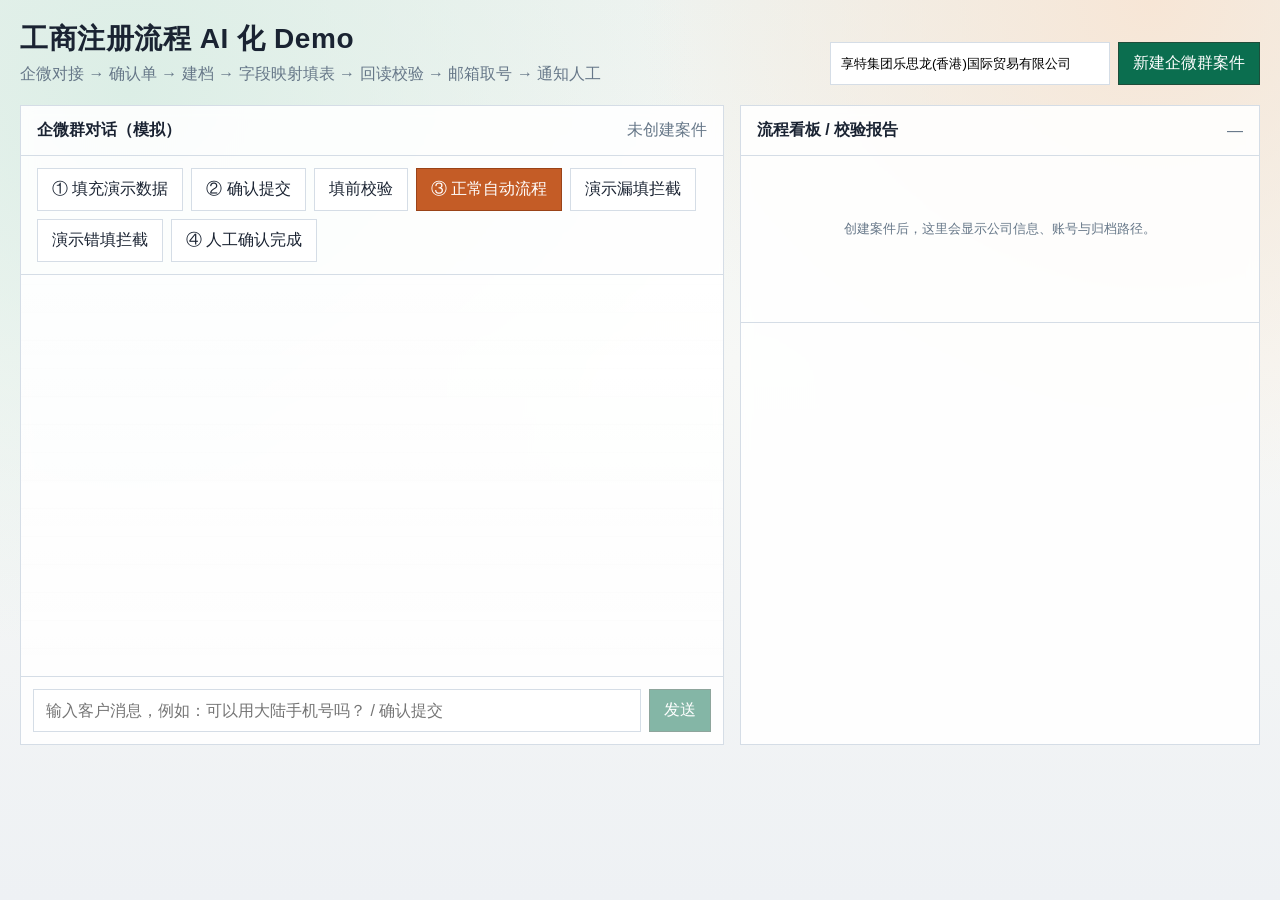
==== static/index.html @ a87aa97b "Add Hong Kong company registration automation demo. Include WeCom simulation, field-mapped Playwrigh" ====
<!DOCTYPE html>
<html lang="zh-CN">
<head>
  <meta charset="UTF-8" />
  <meta name="viewport" content="width=device-width, initial-scale=1" />
  <title>工商注册流程 AI 化 Demo</title>
  <link rel="stylesheet" href="/static/mock.css" />
</head>
<body>
  <div class="app">
    <div class="topbar">
      <div>
        <h1>工商注册流程 AI 化 Demo</h1>
        <p class="muted" style="margin:6px 0 0">企微对接 → 确认单 → 建档 → 字段映射填表 → 回读校验 → 邮箱取号 → 通知人工</p>
      </div>
      <div style="display:flex;gap:8px;flex-wrap:wrap">
        <input id="company_cn" value="享特集团乐思龙(香港)国际贸易有限公司" style="min-width:280px;padding:10px;border:1px solid #d5dde6" />
        <button id="btn_create">新建企微群案件</button>
      </div>
    </div>

    <section class="panel">
      <div class="panel-hd">
        <h2 id="chat_title">企微群对话（模拟）</h2>
        <span class="muted" id="case_badge">未创建案件</span>
      </div>
      <div class="actions" id="action_bar" hidden>
        <button class="secondary" id="btn_demo_fill">① 填充演示数据</button>
        <button class="secondary" id="btn_confirm">② 确认提交</button>
        <button class="secondary" id="btn_precheck">填前校验</button>
        <button class="warn" id="btn_pipeline">③ 正常自动流程</button>
        <button class="secondary" id="btn_skip">演示漏填拦截</button>
        <button class="secondary" id="btn_wrong">演示错填拦截</button>
        <button class="secondary" id="btn_finish">④ 人工确认完成</button>
      </div>
      <div class="chat" id="chat"></div>
      <div class="composer">
        <input id="chat_input" placeholder="输入客户消息，例如：可以用大陆手机号吗？ / 确认提交" disabled />
        <button id="btn_send" disabled>发送</button>
      </div>
    </section>

    <section class="panel">
      <div class="panel-hd">
        <h2>流程看板 / 校验报告</h2>
        <span class="muted" id="status_label">—</span>
      </div>
      <ul class="pipeline" id="pipeline"></ul>
      <div class="info" id="info">
        <div class="empty">创建案件后，这里会显示公司信息、账号与归档路径。</div>
      </div>
      <div id="validation_box"></div>
      <div class="fieldmap" id="fieldmap"></div>
      <div class="shots" id="shots"></div>
      <div class="logs" id="logs"></div>
    </section>
  </div>
  <script src="/static/app.js"></script>
</body>
</html>
---- static/mock.css ----
:root {
  --ink: #1a2332;
  --paper: #f3f6f4;
  --card: #ffffff;
  --line: #d5dde6;
  --accent: #0b6e4f;
  --accent-2: #c45c26;
  --muted: #667788;
  --bot: #e8f3ee;
  --client: #fff4e8;
}

* { box-sizing: border-box; }
body {
  margin: 0;
  font-family: "Segoe UI", "PingFang SC", "Microsoft YaHei", sans-serif;
  color: var(--ink);
  background:
    radial-gradient(circle at 10% 10%, #dceee6 0, transparent 40%),
    radial-gradient(circle at 90% 0%, #f7e6d6 0, transparent 35%),
    linear-gradient(180deg, #eef3f0, #f7f8f6 40%, #eef1f4);
  min-height: 100vh;
}

.gov {
  background: #eef2f5;
  min-height: 100vh;
  padding: 24px;
}
.gov-header {
  max-width: 820px;
  margin: 0 auto 16px;
}
.gov-brand {
  color: #005eb8;
  font-weight: 700;
  letter-spacing: 0.02em;
}
.gov-card {
  max-width: 820px;
  margin: 0 auto;
  background: #fff;
  border: 1px solid #c9d3dc;
  padding: 24px;
}
.gov label {
  display: block;
  margin: 10px 0;
  font-size: 14px;
}
.gov input, .gov select {
  display: block;
  width: 100%;
  margin-top: 4px;
  padding: 8px 10px;
  border: 1px solid #9aa8b5;
}
.gov button {
  margin-top: 14px;
  background: #005eb8;
  color: #fff;
  border: 0;
  padding: 10px 16px;
  cursor: pointer;
}
.gov .ok {
  margin-top: 16px;
  padding: 12px;
  background: #e7f6ea;
  border: 1px solid #8fc99b;
  color: #1f6b34;
}
.gov .err {
  margin-top: 16px;
  padding: 12px;
  background: #fdecea;
  border: 1px solid #e2a8a2;
  color: #8a1f14;
}
.muted { color: var(--muted); }

.app {
  max-width: 1280px;
  margin: 0 auto;
  padding: 20px;
  display: grid;
  grid-template-columns: 1.15fr 0.85fr;
  gap: 16px;
}
@media (max-width: 980px) {
  .app { grid-template-columns: 1fr; }
}

.topbar {
  grid-column: 1 / -1;
  display: flex;
  justify-content: space-between;
  align-items: end;
  gap: 12px;
  margin-bottom: 4px;
}
.topbar h1 {
  margin: 0;
  font-size: 28px;
  letter-spacing: 0.02em;
}
.panel {
  background: rgba(255,255,255,0.88);
  border: 1px solid var(--line);
  backdrop-filter: blur(6px);
  min-height: 640px;
  display: flex;
  flex-direction: column;
}
.panel-hd {
  padding: 14px 16px;
  border-bottom: 1px solid var(--line);
  display: flex;
  justify-content: space-between;
  align-items: center;
  gap: 8px;
}
.panel-hd h2 {
  margin: 0;
  font-size: 16px;
}
.chat {
  flex: 1;
  overflow: auto;
  padding: 16px;
  background:
    linear-gradient(180deg, rgba(255,255,255,0.3), transparent),
    repeating-linear-gradient(0deg, transparent, transparent 27px, rgba(0,0,0,0.015) 28px);
}
.bubble {
  max-width: 86%;
  margin: 0 0 12px;
  padding: 10px 12px;
  border: 1px solid var(--line);
  line-height: 1.5;
  font-size: 14px;
  white-space: pre-wrap;
}
.bubble .meta {
  font-size: 12px;
  color: var(--muted);
  margin-bottom: 4px;
}
.bubble.bot { background: var(--bot); }
.bubble.client { background: var(--client); margin-left: auto; }
.bubble.system, .bubble.staff {
  background: #f1f4f8;
  margin: 0 auto 12px;
  text-align: center;
  max-width: 94%;
}
.checklist, .confirm {
  margin-top: 8px;
  padding: 10px;
  background: #fff;
  border: 1px dashed #9bb8aa;
}
.checklist ol { margin: 0; padding-left: 18px; }
.confirm h4 { margin: 0 0 8px; }
.confirm .row { margin: 4px 0; font-size: 13px; }

.composer {
  border-top: 1px solid var(--line);
  padding: 12px;
  display: grid;
  grid-template-columns: 1fr auto;
  gap: 8px;
}
.composer input, .actions input {
  border: 1px solid var(--line);
  padding: 10px 12px;
  font: inherit;
  background: #fff;
}
button, .btn {
  border: 1px solid #1f4d3a;
  background: var(--accent);
  color: #fff;
  padding: 10px 14px;
  font: inherit;
  cursor: pointer;
}
button.secondary, .btn.secondary {
  background: #fff;
  color: var(--ink);
  border-color: var(--line);
}
button.warn {
  background: var(--accent-2);
  border-color: #9a4318;
}
button:disabled { opacity: 0.5; cursor: not-allowed; }

.actions {
  padding: 12px 16px;
  display: flex;
  flex-wrap: wrap;
  gap: 8px;
  border-bottom: 1px solid var(--line);
}
.pipeline {
  list-style: none;
  margin: 0;
  padding: 12px 16px;
  display: grid;
  gap: 8px;
}
.pipeline li {
  display: flex;
  align-items: center;
  gap: 10px;
  font-size: 13px;
  color: var(--muted);
}
.pipeline li.done { color: var(--accent); }
.pipeline li.current {
  color: var(--ink);
  font-weight: 700;
}
.dot {
  width: 10px;
  height: 10px;
  border-radius: 50%;
  background: #c9d2da;
  flex: 0 0 auto;
}
.pipeline li.done .dot { background: var(--accent); }
.pipeline li.current .dot { background: var(--accent-2); box-shadow: 0 0 0 3px rgba(196,92,38,0.2); }

.info, .logs {
  padding: 0 16px 16px;
  font-size: 13px;
}
.info dl {
  display: grid;
  grid-template-columns: 88px 1fr;
  gap: 6px 8px;
  margin: 0;
}
.info dt { color: var(--muted); }
.logs {
  max-height: 180px;
  overflow: auto;
  border-top: 1px solid var(--line);
  padding-top: 12px;
  font-family: Consolas, "Courier New", monospace;
  color: #334;
}
.shots {
  display: grid;
  grid-template-columns: 1fr 1fr;
  gap: 8px;
  padding: 0 16px 16px;
}
.shots img {
  width: 100%;
  border: 1px solid var(--line);
  background: #fff;
}
.validation {
  margin: 0 16px 12px;
  padding: 12px;
  border: 1px solid var(--line);
  background: #fff;
  font-size: 13px;
}
.validation.pass { border-color: #8fc99b; background: #f3faf5; }
.validation.fail { border-color: #e2a8a2; background: #fff6f5; }
.validation h3 {
  margin: 0 0 8px;
  font-size: 14px;
}
.validation table {
  width: 100%;
  border-collapse: collapse;
}
.validation th, .validation td {
  border-top: 1px solid var(--line);
  padding: 6px 4px;
  text-align: left;
  vertical-align: top;
  font-size: 12px;
}
.validation .ok-tag { color: var(--accent); font-weight: 700; }
.validation .bad-tag { color: #b42318; font-weight: 700; }
.fieldmap {
  margin: 0 16px 12px;
  font-size: 12px;
  color: var(--muted);
}
.fieldmap code {
  font-size: 11px;
  background: #f1f4f8;
  padding: 1px 4px;
}
.empty {
  padding: 40px 20px;
  text-align: center;
  color: var(--muted);
}
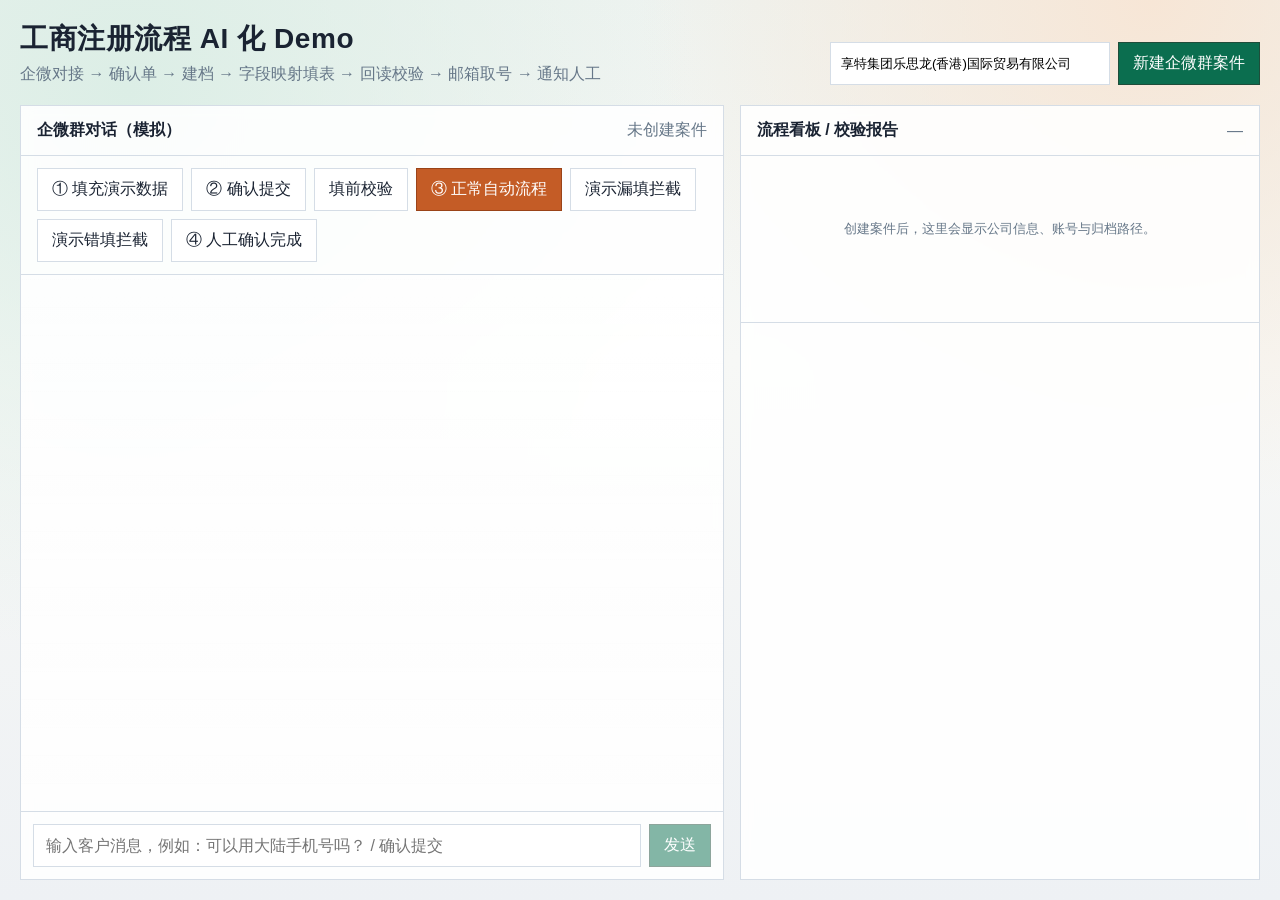
==== commit 7ac6be5a: "Add screenshot lightbox and fix chat panel scrolling. Keep the demo board viewport-stable: click scr" ====
--- a/static/index.html
+++ b/static/index.html
@@ -45,16 +45,24 @@
         <h2>流程看板 / 校验报告</h2>
         <span class="muted" id="status_label">—</span>
       </div>
-      <ul class="pipeline" id="pipeline"></ul>
-      <div class="info" id="info">
-        <div class="empty">创建案件后，这里会显示公司信息、账号与归档路径。</div>
+      <div class="panel-board-body">
+        <ul class="pipeline" id="pipeline"></ul>
+        <div class="info" id="info">
+          <div class="empty">创建案件后，这里会显示公司信息、账号与归档路径。</div>
+        </div>
+        <div id="validation_box"></div>
+        <div class="fieldmap" id="fieldmap"></div>
+        <div class="shots" id="shots"></div>
+        <div class="logs" id="logs"></div>
       </div>
-      <div id="validation_box"></div>
-      <div class="fieldmap" id="fieldmap"></div>
-      <div class="shots" id="shots"></div>
-      <div class="logs" id="logs"></div>
     </section>
   </div>
+
+  <div class="shot-lightbox" id="shot_lightbox" hidden>
+    <button type="button" class="shot-lightbox-close" id="shot_lightbox_close" aria-label="关闭">×</button>
+    <img id="shot_lightbox_img" alt="RPA screenshot enlarged" />
+  </div>
+
   <script src="/static/app.js"></script>
 </body>
 </html>
--- a/static/mock.css
+++ b/static/mock.css
@@ -11,6 +11,9 @@
 }
 
 * { box-sizing: border-box; }
+html, body {
+  height: 100%;
+}
 body {
   margin: 0;
   font-family: "Segoe UI", "PingFang SC", "Microsoft YaHei", sans-serif;
@@ -20,6 +23,7 @@
     radial-gradient(circle at 90% 0%, #f7e6d6 0, transparent 35%),
     linear-gradient(180deg, #eef3f0, #f7f8f6 40%, #eef1f4);
   min-height: 100vh;
+  overflow: hidden;
 }
 
 .gov {
@@ -81,14 +85,25 @@
 
 .app {
   max-width: 1280px;
+  height: 100%;
+  max-height: 100vh;
   margin: 0 auto;
   padding: 20px;
   display: grid;
   grid-template-columns: 1.15fr 0.85fr;
+  grid-template-rows: auto minmax(0, 1fr);
   gap: 16px;
+  overflow: hidden;
 }
 @media (max-width: 980px) {
-  .app { grid-template-columns: 1fr; }
+  body { overflow: auto; }
+  .app {
+    height: auto;
+    max-height: none;
+    grid-template-columns: 1fr;
+    grid-template-rows: auto;
+    overflow: visible;
+  }
 }
 
 .topbar {
@@ -108,11 +123,15 @@
   background: rgba(255,255,255,0.88);
   border: 1px solid var(--line);
   backdrop-filter: blur(6px);
-  min-height: 640px;
+  min-height: 0;
+  height: 100%;
+  max-height: 100%;
   display: flex;
   flex-direction: column;
+  overflow: hidden;
 }
 .panel-hd {
+  flex: 0 0 auto;
   padding: 14px 16px;
   border-bottom: 1px solid var(--line);
   display: flex;
@@ -125,12 +144,26 @@
   font-size: 16px;
 }
 .chat {
-  flex: 1;
-  overflow: auto;
+  flex: 1 1 auto;
+  min-height: 0;
+  overflow-x: hidden;
+  overflow-y: auto;
   padding: 16px;
   background:
     linear-gradient(180deg, rgba(255,255,255,0.3), transparent),
     repeating-linear-gradient(0deg, transparent, transparent 27px, rgba(0,0,0,0.015) 28px);
+}
+.panel-board-body {
+  flex: 1 1 auto;
+  min-height: 0;
+  overflow-x: hidden;
+  overflow-y: auto;
+}
+@media (max-width: 980px) {
+  .panel {
+    height: min(70vh, 640px);
+    max-height: 70vh;
+  }
 }
 .bubble {
   max-width: 86%;
@@ -165,6 +198,7 @@
 .confirm .row { margin: 4px 0; font-size: 13px; }
 
 .composer {
+  flex: 0 0 auto;
   border-top: 1px solid var(--line);
   padding: 12px;
   display: grid;
@@ -197,6 +231,7 @@
 button:disabled { opacity: 0.5; cursor: not-allowed; }
 
 .actions {
+  flex: 0 0 auto;
   padding: 12px 16px;
   display: flex;
   flex-wrap: wrap;
@@ -261,6 +296,53 @@
   width: 100%;
   border: 1px solid var(--line);
   background: #fff;
+  cursor: zoom-in;
+  transition: opacity 0.15s ease;
+}
+.shots img:hover {
+  opacity: 0.88;
+}
+.shot-lightbox {
+  position: fixed;
+  inset: 0;
+  z-index: 1000;
+  display: flex;
+  align-items: center;
+  justify-content: center;
+  padding: 40px 24px;
+  background: rgba(15, 23, 32, 0.72);
+  cursor: zoom-out;
+}
+.shot-lightbox[hidden] {
+  display: none;
+}
+.shot-lightbox img {
+  max-width: min(96vw, 1100px);
+  max-height: 90vh;
+  width: auto;
+  height: auto;
+  object-fit: contain;
+  background: #fff;
+  border: 1px solid rgba(255, 255, 255, 0.35);
+  box-shadow: 0 16px 48px rgba(0, 0, 0, 0.35);
+  cursor: default;
+}
+.shot-lightbox-close {
+  position: absolute;
+  top: 14px;
+  right: 18px;
+  width: 40px;
+  height: 40px;
+  border: 0;
+  border-radius: 4px;
+  background: rgba(255, 255, 255, 0.16);
+  color: #fff;
+  font-size: 28px;
+  line-height: 1;
+  cursor: pointer;
+}
+.shot-lightbox-close:hover {
+  background: rgba(255, 255, 255, 0.28);
 }
 .validation {
   margin: 0 16px 12px;
